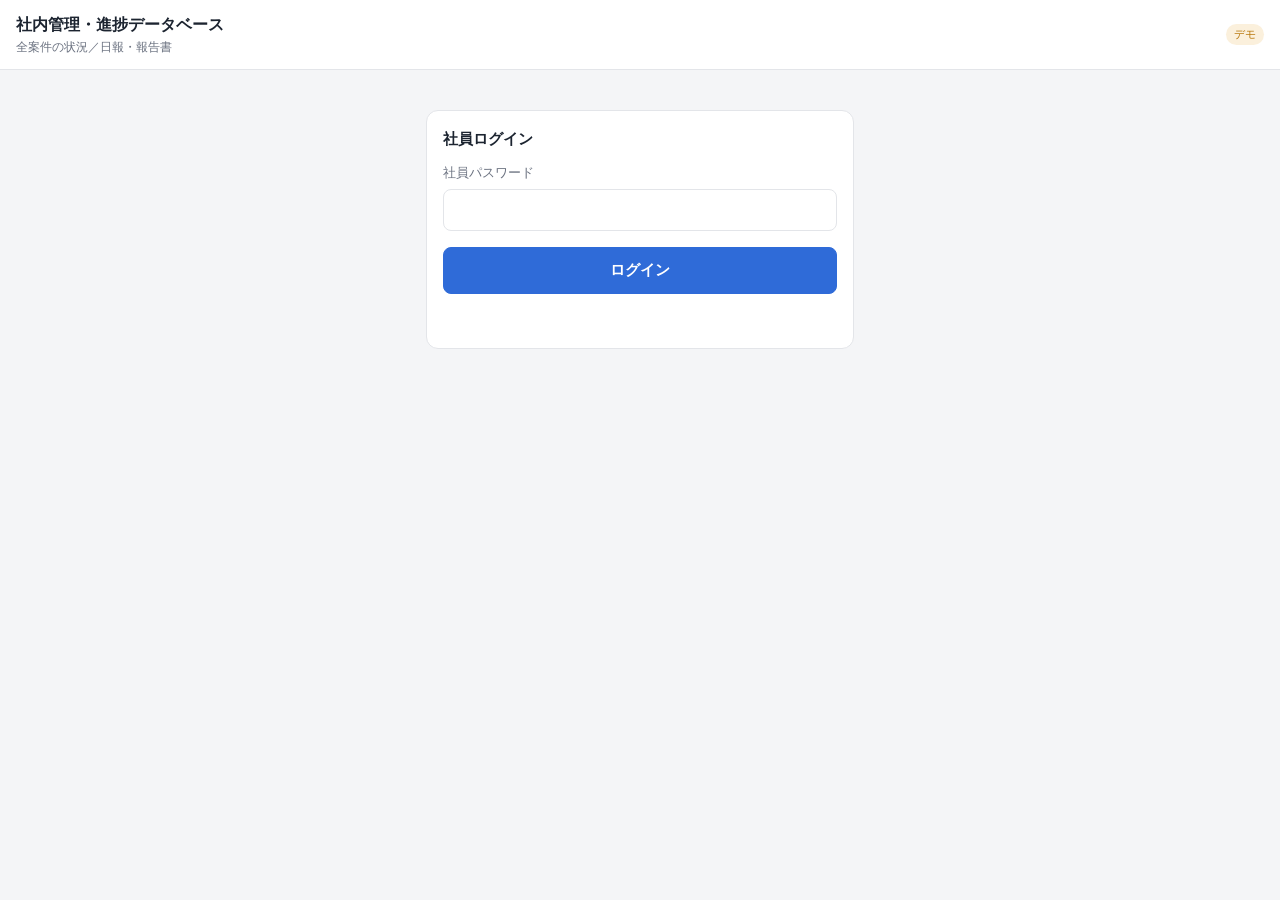
==== admin.html @ 698dbfc7 "セキュリティ強化: トークン認証・顧客別サーバー絞り込み・写真非公開(認証API配信)・PWハッシュ・社員共通PWゲート Co-Authored-By: Claude Opus 4.8 <norepl" ====
<!DOCTYPE html>
<html lang="ja">
<head>
<meta charset="UTF-8">
<meta name="viewport" content="width=device-width, initial-scale=1">
<title>社内管理 — 進捗データベース</title>
<link rel="stylesheet" href="styles.css?v=10">
</head>
<body>
<div class="topbar">
  <div>
    <h1>社内管理・進捗データベース</h1>
    <div class="sub">全案件の状況／日報・報告書</div>
  </div>
  <span id="mode" class="demo-tag">デモ</span>
</div>

<div class="wrap-narrow" id="empLogin" style="display:none">
  <div class="card" style="margin-top:24px">
    <h2>社員ログイン</h2>
    <label for="empPw">社員パスワード</label>
    <input type="password" id="empPw" autocomplete="current-password">
    <div style="margin-top:16px"><button class="btn btn-primary" id="empLoginBtn">ログイン</button></div>
    <p class="hint" id="empErr" style="color:var(--danger); min-height:18px; margin-top:8px"></p>
  </div>
</div>

<div class="wrap" id="adminMain" style="display:none">
  <div class="metrics">
    <div class="metric"><div class="k">進行中の案件</div><div class="v" id="mActive">–</div></div>
    <div class="metric"><div class="k">今日の記録</div><div class="v" id="mToday">–</div></div>
    <div class="metric"><div class="k">納期が近い(7日内)</div><div class="v" id="mDue" style="color:var(--warn)">–</div></div>
  </div>

  <div class="card">
    <h2>案件一覧</h2>
    <table>
      <thead>
        <tr><th>案件</th><th>顧客</th><th class="hide-sp">担当</th><th>進捗</th><th class="hide-sp">最終記録</th><th></th></tr>
      </thead>
      <tbody id="projectRows"></tbody>
    </table>
  </div>

  <div class="card" id="detailCard" style="display:none">
    <div style="display:flex; justify-content:space-between; align-items:center; margin-bottom:6px">
      <h2 id="detailTitle" style="margin:0"></h2>
      <div style="display:flex; gap:8px">
        <button class="btn btn-sm" id="btnDaily">📄 日報を出力</button>
        <button class="btn btn-sm" id="btnReport">📋 報告書を生成</button>
      </div>
    </div>
    <p class="hint" id="detailMeta"></p>
    <table>
      <thead><tr><th>日時</th><th>工程</th><th>進捗</th><th class="hide-sp">数量</th><th>入力者</th><th>コメント</th><th></th></tr></thead>
      <tbody id="logRows"></tbody>
    </table>
  </div>

  <p class="hint" style="text-align:center"><a href="index.html">← 入口にもどる</a></p>
</div>

<div class="toast" id="toast"></div>

<script src="store.js?v=10"></script>
<script src="annotate.js?v=10"></script>
<script>
let projects=[], allLogs=[], processMap={}, currentProjectId=null, adminPhotoSets={};

window.openPhotos = (logId, idx)=> Util.openImage(adminPhotoSets[logId], idx);
window.editLogPhoto = async (logId, idx)=>{
  const raw = adminPhotoSets[logId][idx];
  try{
    const src = await Store.getPhotoData(raw);
    Annotator.open(src, async (data)=>{
      try{
        toast("保存中…");
        await Store.overwritePhoto(logId, raw, data);
        allLogs = await Store.getAllLogs();
        openDetail(currentProjectId);
        toast("写真を更新しました ✓");
      }catch(e){ toast("エラー: "+e.message); }
    });
  }catch(e){ toast("画像の取得に失敗: "+e.message); }
};

async function loadData(){
  projects = await Store.getProjects();
  allLogs = await Store.getAllLogs();
  processMap = {};
  for(const p of projects){
    const procs = await Store.getProcesses(p.id);
    procs.forEach(w=> processMap[w.id]=w.name);
  }
}
async function init(){
  if(!Store.isDemo()) document.getElementById("mode").style.display="none";
  await loadData();
  renderMetrics();
  renderProjects();
}
// 背景で最新化されたら自動で再描画（開いている詳細も更新）
Store.onUpdate(async ()=>{
  await loadData();
  renderMetrics();
  renderProjects();
  if(currentProjectId && document.getElementById("detailCard").style.display!=="none") openDetail(currentProjectId);
});

function renderMetrics(){
  const active = projects.filter(p=>p.status!=="完了").length;
  const today = new Date().toDateString();
  const todayLogs = allLogs.filter(l=> new Date(l.datetime).toDateString()===today).length;
  const soon = projects.filter(p=>{
    const diff = (new Date(p.dueDate) - new Date())/86400000;
    return p.status!=="完了" && diff>=0 && diff<=7;
  }).length;
  document.getElementById("mActive").textContent = active;
  document.getElementById("mToday").textContent = todayLogs;
  document.getElementById("mDue").textContent = soon;
}

function projectProgress(p){
  const logs = allLogs.filter(l=>l.projectId===p.id);
  if(!logs.length) return 0;
  return logs.sort((a,b)=>new Date(b.datetime)-new Date(a.datetime))[0].progress;
}
function lastLogTime(p){
  const logs = allLogs.filter(l=>l.projectId===p.id);
  if(!logs.length) return "–";
  return Util.fmtDate(logs.sort((a,b)=>new Date(b.datetime)-new Date(a.datetime))[0].datetime);
}
function statusBadge(s){
  const cls = s==="完了"?"badge-ok": s==="作業中"?"badge-warn":"badge-idle";
  return `<span class="badge ${cls}">${s}</span>`;
}

function renderProjects(){
  document.getElementById("projectRows").innerHTML = projects.map(p=>{
    const prog = projectProgress(p);
    return `<tr class="clickable" onclick="openDetail('${p.id}')">
      <td>${p.name}</td>
      <td>${p.customerName}</td>
      <td class="hide-sp">${p.owner}</td>
      <td><div style="display:flex; align-items:center; gap:8px">
        <div class="bar ${prog>=100?'full':''}"><span style="width:${prog}%"></span></div>
        <span style="font-size:13px; width:34px">${prog}%</span></div></td>
      <td class="hide-sp" style="color:var(--muted)">${lastLogTime(p)}</td>
      <td>${statusBadge(p.status)}</td>
    </tr>`;
  }).join("");
}

function openDetail(pid){
  currentProjectId = pid;
  const p = projects.find(x=>x.id===pid);
  const logs = allLogs.filter(l=>l.projectId===pid).sort((a,b)=>new Date(b.datetime)-new Date(a.datetime));
  document.getElementById("detailCard").style.display="block";
  document.getElementById("detailTitle").textContent = `${p.customerName} ${p.name}`;
  document.getElementById("detailMeta").textContent =
    `担当 ${p.owner} ・ 開始 ${p.startDate} ・ 納期 ${p.dueDate} ・ 記録 ${logs.length}件`;
  document.getElementById("logRows").innerHTML = logs.map(l=>`
    <tr>
      <td style="white-space:nowrap">${Util.fmtDate(l.datetime)}</td>
      <td>${processMap[l.processId]||"–"}</td>
      <td>${l.progress}% ${statusBadge(l.status)}</td>
      <td class="hide-sp">${l.qty||""}</td>
      <td>${l.author}</td>
      <td>${l.comment||""}</td>
      <td>${(()=>{
        const list = Util.splitPhotos(l.photo);
        adminPhotoSets[l.id] = list;
        return list.map((u,idx)=>`<div class="admin-photo">
          <img class="list-thumb" data-ph="${u}" alt="写真" onclick="openPhotos('${l.id}',${idx})">
          <button class="btn-edit" onclick="editLogPhoto('${l.id}',${idx})">✏ 描き込み</button>
        </div>`).join("");
      })()}</td>
    </tr>`).join("");
  Util.hydratePhotos(document.getElementById("logRows"));
  document.getElementById("detailCard").scrollIntoView({behavior:"smooth"});
}

/* ---- 日報・報告書の生成（新しいタブに整形して開く → 印刷でPDF化可） ---- */
function buildDoc(kind){
  const p = projects.find(x=>x.id===currentProjectId);
  const logs = allLogs.filter(l=>l.projectId===currentProjectId).sort((a,b)=>new Date(a.datetime)-new Date(b.datetime));
  const rows = logs.map(l=>`<tr>
     <td>${Util.fmtDate(l.datetime)}</td><td>${processMap[l.processId]||""}</td>
     <td>${l.progress}%</td><td>${l.status}</td><td>${l.qty||""}</td>
     <td>${l.author}</td><td>${l.comment||""}</td></tr>`).join("");
  const isDaily = kind==="daily";
  const title = isDaily ? "作業日報" : "進捗報告書";
  const today = Util.fmtDay(new Date().toISOString());
  const prog = logs.length ? logs[logs.length-1].progress : 0;

  const html = `<!DOCTYPE html><html lang="ja"><head><meta charset="UTF-8"><title>${title}</title>
  <style>
    body{font-family:"Yu Gothic",Meiryo,sans-serif; color:#1c2430; margin:40px; line-height:1.7}
    h1{font-size:22px; border-bottom:2px solid #2f6bd8; padding-bottom:8px}
    .info{margin:16px 0; font-size:14px}
    .info b{display:inline-block; width:80px; color:#6b7280; font-weight:normal}
    table{width:100%; border-collapse:collapse; font-size:13px; margin-top:14px}
    th,td{border:1px solid #d0d3d8; padding:7px 8px; text-align:left}
    th{background:#f4f5f7}
    .sum{margin-top:16px; font-size:14px}
    .foot{margin-top:30px; font-size:12px; color:#9aa0a8}
    @media print{.noprint{display:none}}
    .btn{margin-top:24px; padding:10px 18px; background:#2f6bd8; color:#fff; border:none; border-radius:6px; font-size:14px; cursor:pointer}
  </style></head><body>
    <h1>${title}</h1>
    <div class="info">
      <div><b>案件</b> ${p.customerName} ${p.name}</div>
      <div><b>顧客</b> ${p.customerName}</div>
      <div><b>担当</b> ${p.owner}</div>
      <div><b>納期</b> ${p.dueDate}</div>
      <div><b>作成日</b> ${today}</div>
    </div>
    <div class="sum">現在の進捗率：<b>${prog}%</b> ／ 記録件数：${logs.length}件</div>
    <table>
      <thead><tr><th>日時</th><th>工程</th><th>進捗</th><th>状態</th><th>数量</th><th>入力者</th><th>コメント</th></tr></thead>
      <tbody>${rows||'<tr><td colspan=7>記録がありません</td></tr>'}</tbody>
    </table>
    <div class="foot">本書は進捗管理システムより自動生成されました（${today}）。</div>
    <button class="btn noprint" onclick="window.print()">印刷 / PDF保存</button>
  </body></html>`;
  const w = window.open("", "_blank");
  w.document.write(html); w.document.close();
}
document.getElementById("btnDaily").onclick = ()=>buildDoc("daily");
document.getElementById("btnReport").onclick = ()=>buildDoc("report");

function toast(m){const t=document.getElementById("toast");t.textContent=m;t.classList.add("show");setTimeout(()=>t.classList.remove("show"),2000);}

/* ---- 社員ログインのゲート ---- */
function showEmpLogin(){ document.getElementById("empLogin").style.display="block"; document.getElementById("adminMain").style.display="none"; }
function showAdminMain(){ document.getElementById("empLogin").style.display="none"; document.getElementById("adminMain").style.display="block"; }
async function start(){
  if(Store.hasToken()){
    showAdminMain();
    try{ await init(); }
    catch(e){ if(e.auth){ Store.logout(); showEmpLogin(); } else { toast("エラー: "+e.message); } }
  } else { showEmpLogin(); }
}
document.getElementById("empLoginBtn").onclick = async ()=>{
  const pw=document.getElementById("empPw").value;
  document.getElementById("empErr").textContent="";
  try{ await Store.loginEmployee(pw); showAdminMain(); await init(); }
  catch(e){ document.getElementById("empErr").textContent = e.message; }
};
document.getElementById("empPw").addEventListener("keydown",e=>{ if(e.key==="Enter") document.getElementById("empLoginBtn").click(); });
start();
</script>
</body>
</html>
---- styles.css ----
/* ===== 共通デザイン（3画面 共通） ===== */
:root{
  --accent:#2f6bd8; --accent-d:#1f4fa8;
  --bg:#f4f5f7; --card:#ffffff; --line:#e3e5e9;
  --text:#1c2430; --muted:#6b7280;
  --ok:#0f8a5f; --warn:#b8770a; --danger:#c0392b;
  --radius:12px;
}
*{box-sizing:border-box}
html,body{margin:0}
body{
  font-family:-apple-system,BlinkMacSystemFont,"Hiragino Kaku Gothic ProN","Yu Gothic",Meiryo,sans-serif;
  background:var(--bg); color:var(--text); line-height:1.6;
  -webkit-text-size-adjust:100%;
}
a{color:var(--accent); text-decoration:none}

/* レイアウト */
.wrap{max-width:960px; margin:0 auto; padding:16px}
.wrap-narrow{max-width:460px; margin:0 auto; padding:16px}
.topbar{
  background:var(--card); border-bottom:1px solid var(--line);
  padding:12px 16px; display:flex; align-items:center; justify-content:space-between;
  position:sticky; top:0; z-index:10;
}
.topbar h1{font-size:16px; margin:0; font-weight:600}
.topbar .sub{font-size:12px; color:var(--muted)}

/* カード */
.card{background:var(--card); border:1px solid var(--line); border-radius:var(--radius); padding:16px; margin-bottom:14px}
.card h2{font-size:15px; margin:0 0 12px; font-weight:600}

/* フォーム */
label{display:block; font-size:13px; color:var(--muted); margin:12px 0 5px}
input,select,textarea{
  width:100%; font-size:16px; padding:11px 12px; border:1px solid var(--line);
  border-radius:8px; background:#fff; color:var(--text); font-family:inherit;
}
input:focus,select:focus,textarea:focus{outline:none; border-color:var(--accent); box-shadow:0 0 0 3px rgba(47,107,216,.15)}
textarea{min-height:70px; resize:vertical}
.row{display:flex; gap:10px}
.row>*{flex:1}

/* ボタン */
.btn{
  display:inline-flex; align-items:center; justify-content:center; gap:6px;
  border:1px solid var(--line); background:#fff; color:var(--text);
  padding:11px 16px; border-radius:8px; font-size:15px; font-weight:600;
  cursor:pointer; font-family:inherit;
}
.btn:hover{background:#f7f8fa}
.btn:active{transform:scale(.99)}
.btn-primary{background:var(--accent); border-color:var(--accent); color:#fff; width:100%; padding:13px}
.btn-primary:hover{background:var(--accent-d)}
.btn-sm{padding:7px 12px; font-size:13px; font-weight:500}

/* バッジ */
.badge{display:inline-block; font-size:12px; padding:3px 10px; border-radius:99px; font-weight:600}
.badge-ok{background:#e3f4ec; color:var(--ok)}
.badge-warn{background:#fbf0dc; color:var(--warn)}
.badge-idle{background:#eef0f3; color:var(--muted)}

/* 進捗バー */
.bar{height:8px; background:#eef0f3; border-radius:99px; overflow:hidden; flex:1}
.bar>span{display:block; height:100%; background:var(--accent)}
.bar.full>span{background:var(--ok)}

/* テーブル */
table{width:100%; border-collapse:collapse; font-size:14px}
th{text-align:left; font-weight:500; color:var(--muted); padding:8px 6px; font-size:13px}
td{padding:10px 6px; border-top:1px solid var(--line)}
tr.clickable{cursor:pointer}
tr.clickable:hover td{background:#f7f8fa}

/* メトリクス */
.metrics{display:grid; grid-template-columns:repeat(3,1fr); gap:10px; margin-bottom:14px}
.metric{background:#f7f8fa; border-radius:10px; padding:12px}
.metric .k{font-size:12px; color:var(--muted)}
.metric .v{font-size:24px; font-weight:600; margin-top:2px}

/* タイムライン（顧客閲覧） */
.timeline{border-left:2px solid var(--line); margin-left:6px; padding-left:16px; display:flex; flex-direction:column; gap:18px}
.tl-item{position:relative}
.tl-item::before{content:""; position:absolute; left:-23px; top:4px; width:10px; height:10px; border-radius:50%; background:var(--accent); border:2px solid #fff}
.tl-meta{font-size:12px; color:var(--muted)}
.tl-text{font-size:14px; margin:3px 0 6px}
.tl-photo{width:280px; max-width:100%; height:200px; object-fit:cover; border-radius:10px; border:1px solid var(--line); cursor:zoom-in; transition:filter .15s}
.tl-photo:hover{filter:brightness(.93)}

/* 写真ポップアップ（ライトボックス） */
.lightbox{position:fixed; inset:0; background:rgba(0,0,0,.82); display:flex; align-items:center; justify-content:center; padding:24px; z-index:1000; cursor:zoom-out}
.lightbox img{max-width:100%; max-height:100%; border-radius:10px; box-shadow:0 8px 40px rgba(0,0,0,.5)}
.lightbox-close{position:fixed; top:14px; right:18px; width:46px; height:46px; border-radius:50%; border:none; background:rgba(255,255,255,.18); color:#fff; font-size:28px; line-height:1; cursor:pointer}
.lightbox-close:hover{background:rgba(255,255,255,.3)}
.list-thumb{width:64px; height:64px; object-fit:cover; border-radius:8px; border:1px solid var(--line); cursor:zoom-in}
.list-thumb:hover{filter:brightness(.93)}

/* 社内管理：写真＋描き込みボタン */
.admin-photo{display:inline-block; text-align:center; margin:3px; vertical-align:top}
.admin-photo .list-thumb{width:88px; height:88px; display:block}
.btn-edit{margin-top:4px; width:88px; font-size:11px; padding:4px 0; border:1px solid var(--line); background:#fff; border-radius:6px; cursor:pointer; font-family:inherit; color:var(--text)}
.btn-edit:hover{background:#eef4ff; border-color:var(--accent); color:var(--accent)}

/* 写真ギャラリー（複数枚） */
.gallery{display:flex; gap:8px; flex-wrap:wrap; margin-top:8px}
.gallery .tl-photo{width:200px; height:150px}
.g-item{position:relative}
.g-del{position:absolute; top:4px; right:4px; width:24px; height:24px; border-radius:50%; border:none; background:rgba(0,0,0,.6); color:#fff; font-size:15px; line-height:1; cursor:pointer}
.g-edit{position:absolute; bottom:5px; right:5px; background:rgba(0,0,0,.62); color:#fff; border:none; border-radius:6px; font-size:12px; padding:3px 8px; cursor:pointer}

/* ポップアップ 前後めくり */
.lightbox-nav{position:fixed; top:50%; transform:translateY(-50%); width:52px; height:52px; border-radius:50%; border:none; background:rgba(255,255,255,.18); color:#fff; font-size:28px; cursor:pointer; z-index:1001}
.lightbox-nav:hover{background:rgba(255,255,255,.32)}
.lightbox-prev{left:14px}
.lightbox-next{right:14px}
.lightbox-count{position:fixed; bottom:16px; left:50%; transform:translateX(-50%); color:#fff; font-size:13px; background:rgba(0,0,0,.4); padding:4px 12px; border-radius:99px}

/* 注釈エディタ */
.anno{position:fixed; inset:0; background:#111; z-index:2000; display:flex; flex-direction:column}
.anno-bar{display:flex; align-items:center; gap:6px; padding:8px; background:#1c1c1e; flex-wrap:wrap}
.anno-stage{flex:1; display:flex; align-items:center; justify-content:center; overflow:hidden; padding:6px}
.anno-canvas{touch-action:none; background:#000; box-shadow:0 0 0 1px #333}
.anno-btn{background:#2c2c2e; color:#fff; border:1px solid #3a3a3c; border-radius:8px; padding:8px 12px; font-size:14px; cursor:pointer; font-family:inherit}
.anno-btn.on{background:#2f6bd8; border-color:#2f6bd8}
.anno-btn:active{transform:scale(.97)}
.anno-save{background:#2f6bd8; border-color:#2f6bd8; font-weight:600}
.anno-cancel{background:transparent}
.anno-colors{display:inline-flex; gap:5px; margin-left:6px}
.anno-col{width:26px; height:26px; border-radius:50%; border:2px solid #555; cursor:pointer; padding:0}
.anno-col.on{border-color:#fff}
.anno-w{display:inline-flex; align-items:center; gap:6px; color:#ccc; font-size:12px; margin-left:6px}
.anno-w input{width:90px}
@media(max-width:520px){ .anno-btn{padding:8px 10px; font-size:13px} .anno-w input{width:64px} }

/* 写真プレビュー（入力画面） */
.thumbs{display:flex; gap:8px; flex-wrap:wrap; margin-top:8px}
.thumb{width:72px; height:72px; border-radius:8px; object-fit:cover; border:1px solid var(--line)}
.thumb-add{width:72px; height:72px; border-radius:8px; border:1px dashed #c3c7cf; display:flex; align-items:center; justify-content:center; color:var(--muted); font-size:26px; cursor:pointer}

/* お知らせ・状態 */
.hint{font-size:12px; color:var(--muted)}
.demo-tag{font-size:11px; background:#fbf0dc; color:var(--warn); padding:2px 8px; border-radius:99px}
.empty{text-align:center; color:var(--muted); padding:30px 10px; font-size:14px}
.toast{
  position:fixed; left:50%; bottom:24px; transform:translateX(-50%) translateY(20px);
  background:#1c2430; color:#fff; padding:12px 20px; border-radius:99px; font-size:14px;
  opacity:0; transition:.25s; pointer-events:none; z-index:100;
}
.toast.show{opacity:1; transform:translateX(-50%) translateY(0)}

/* 入口ページ */
.launch{display:grid; grid-template-columns:repeat(auto-fit,minmax(240px,1fr)); gap:14px; margin-top:20px}
.launch a{display:block; background:var(--card); border:1px solid var(--line); border-radius:var(--radius); padding:20px; color:var(--text)}
.launch a:hover{border-color:var(--accent)}
.launch .ic{font-size:28px}
.launch h3{margin:8px 0 4px; font-size:16px}
.launch p{margin:0; font-size:13px; color:var(--muted)}

@media(max-width:520px){
  .metrics{grid-template-columns:repeat(3,1fr)}
  .hide-sp{display:none}
}
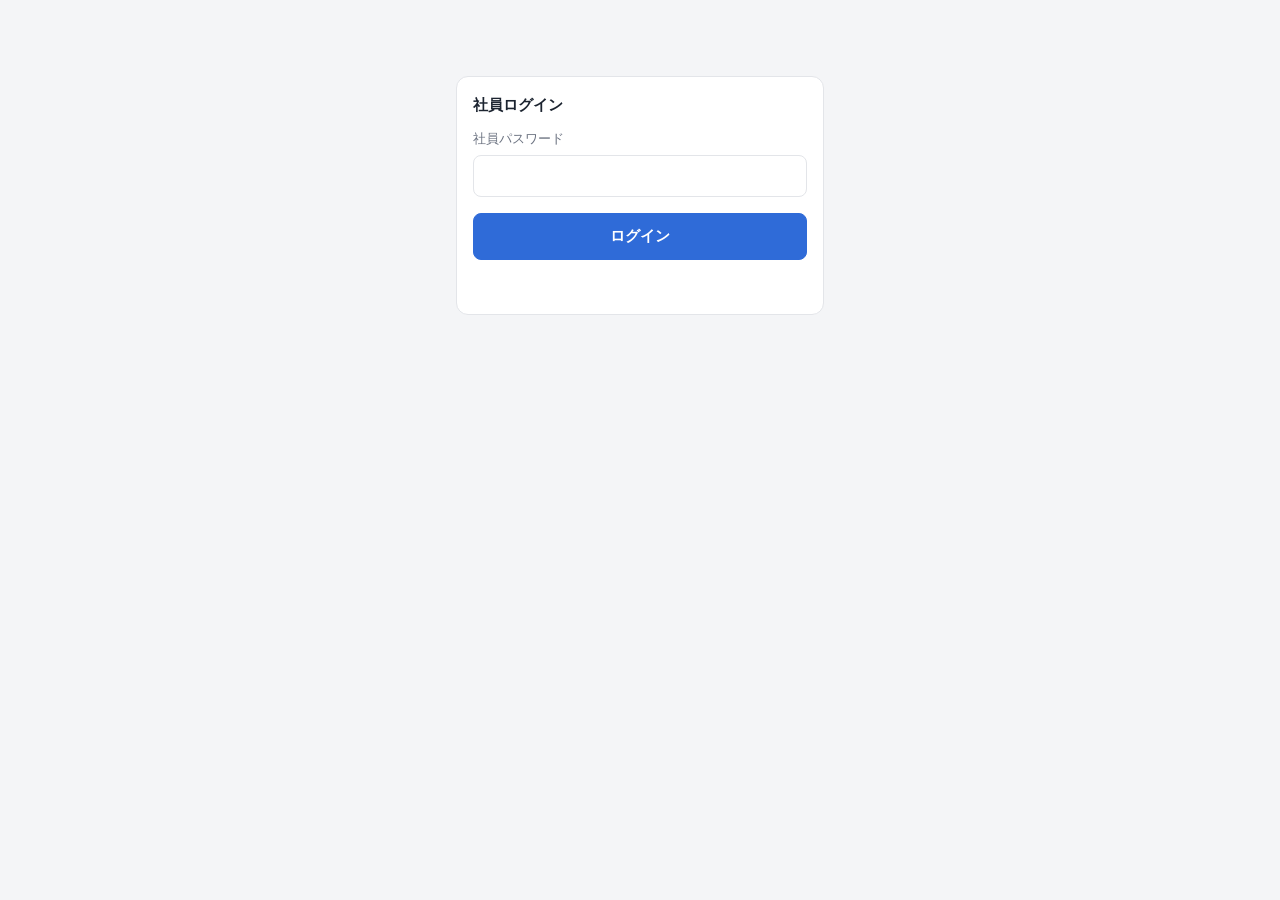
==== commit 009baee9: "UI: 社内管理・顧客画面をサイドメニュー構成に（PCは左サイドバー/スマホはハンバーガー） Co-Authored-By: Claude Opus 4.8 <noreply@anthropic.co" ====
--- a/admin.html
+++ b/admin.html
@@ -4,19 +4,11 @@
 <meta charset="UTF-8">
 <meta name="viewport" content="width=device-width, initial-scale=1">
 <title>社内管理 — 進捗データベース</title>
-<link rel="stylesheet" href="styles.css?v=10">
+<link rel="stylesheet" href="styles.css?v=11">
 </head>
 <body>
-<div class="topbar">
-  <div>
-    <h1>社内管理・進捗データベース</h1>
-    <div class="sub">全案件の状況／日報・報告書</div>
-  </div>
-  <span id="mode" class="demo-tag">デモ</span>
-</div>
-
-<div class="wrap-narrow" id="empLogin" style="display:none">
-  <div class="card" style="margin-top:24px">
+<div class="login-screen" id="empLogin" style="display:none">
+  <div class="card" style="margin-top:60px">
     <h2>社員ログイン</h2>
     <label for="empPw">社員パスワード</label>
     <input type="password" id="empPw" autocomplete="current-password">
@@ -25,7 +17,29 @@
   </div>
 </div>
 
-<div class="wrap" id="adminMain" style="display:none">
+<div class="app" id="adminMain" style="display:none">
+  <aside class="sidebar" id="sidebar">
+    <div class="brand"><span class="brand-ic">🏭</span><div>製造進捗<small>社内管理</small></div></div>
+    <nav>
+      <a class="nav-item active" href="admin.html"><span class="ni-ic">📊</span>案件ダッシュボード</a>
+      <a class="nav-item" href="index.html"><span class="ni-ic">🏠</span>入口</a>
+    </nav>
+    <div class="side-foot">
+      <button class="nav-item" id="logoutBtn"><span class="ni-ic">⎋</span>ログアウト</button>
+    </div>
+  </aside>
+  <div class="backdrop" id="backdrop"></div>
+  <div class="content">
+    <div class="appbar">
+      <button class="hamburger" id="hamburger" aria-label="メニュー">☰</button>
+      <div>
+        <div class="appbar-title">社内管理・進捗データベース</div>
+        <div class="appbar-sub">全案件の状況／日報・報告書</div>
+      </div>
+      <div class="appbar-spacer"></div>
+      <span id="mode" class="demo-tag" style="display:none">デモ</span>
+    </div>
+    <div class="content-body">
   <div class="metrics">
     <div class="metric"><div class="k">進行中の案件</div><div class="v" id="mActive">–</div></div>
     <div class="metric"><div class="k">今日の記録</div><div class="v" id="mToday">–</div></div>
@@ -57,13 +71,14 @@
     </table>
   </div>
 
-  <p class="hint" style="text-align:center"><a href="index.html">← 入口にもどる</a></p>
-</div>
+    </div><!-- content-body -->
+  </div><!-- content -->
+</div><!-- app -->
 
 <div class="toast" id="toast"></div>
 
-<script src="store.js?v=10"></script>
-<script src="annotate.js?v=10"></script>
+<script src="store.js?v=11"></script>
+<script src="annotate.js?v=11"></script>
 <script>
 let projects=[], allLogs=[], processMap={}, currentProjectId=null, adminPhotoSets={};
 
@@ -231,9 +246,19 @@
 
 function toast(m){const t=document.getElementById("toast");t.textContent=m;t.classList.add("show");setTimeout(()=>t.classList.remove("show"),2000);}
 
+/* ---- サイドメニュー開閉（スマホ） ---- */
+function toggleSidebar(open){
+  const sb=document.getElementById("sidebar"), bd=document.getElementById("backdrop");
+  const show = open===undefined ? !sb.classList.contains("open") : open;
+  sb.classList.toggle("open", show); bd.classList.toggle("show", show);
+}
+document.getElementById("hamburger").onclick = ()=> toggleSidebar();
+document.getElementById("backdrop").onclick = ()=> toggleSidebar(false);
+document.getElementById("logoutBtn").onclick = ()=>{ Store.logout(); location.reload(); };
+
 /* ---- 社員ログインのゲート ---- */
 function showEmpLogin(){ document.getElementById("empLogin").style.display="block"; document.getElementById("adminMain").style.display="none"; }
-function showAdminMain(){ document.getElementById("empLogin").style.display="none"; document.getElementById("adminMain").style.display="block"; }
+function showAdminMain(){ document.getElementById("empLogin").style.display="none"; document.getElementById("adminMain").style.display=""; }
 async function start(){
   if(Store.hasToken()){
     showAdminMain();
--- a/styles.css
+++ b/styles.css
@@ -148,6 +148,36 @@
 }
 .toast.show{opacity:1; transform:translateX(-50%) translateY(0)}
 
+/* ===== サイドメニュー・レイアウト（社内管理・顧客画面） ===== */
+.app{display:flex; min-height:100vh}
+.sidebar{width:236px; flex-shrink:0; background:#1e2632; color:#e7ebf1; display:flex; flex-direction:column; position:sticky; top:0; height:100vh}
+.sidebar .brand{display:flex; align-items:center; gap:10px; padding:20px 18px 16px; font-size:16px; font-weight:600; color:#fff}
+.sidebar .brand-ic{width:32px; height:32px; border-radius:9px; background:var(--accent); display:flex; align-items:center; justify-content:center; font-size:17px}
+.sidebar .brand small{display:block; font-size:11px; font-weight:400; color:#9aa6b6}
+.sidebar nav{flex:1; padding:6px 10px; display:flex; flex-direction:column; gap:2px; overflow-y:auto}
+.side-label{font-size:11px; color:#7d8a9c; padding:12px 12px 4px; letter-spacing:.04em}
+.nav-item{display:flex; align-items:center; gap:11px; padding:10px 12px; border-radius:9px; color:#aeb8c7; font-size:14px; cursor:pointer; text-decoration:none; border:none; background:none; width:100%; text-align:left; font-family:inherit}
+.nav-item .ni-ic{font-size:16px; width:20px; text-align:center}
+.nav-item:hover{background:rgba(255,255,255,.07); color:#fff}
+.nav-item.active{background:var(--accent); color:#fff}
+.side-foot{padding:10px; border-top:1px solid rgba(255,255,255,.08)}
+.content{flex:1; min-width:0; display:flex; flex-direction:column}
+.appbar{display:flex; align-items:center; gap:12px; padding:13px 22px; background:var(--card); border-bottom:1px solid var(--line); position:sticky; top:0; z-index:5}
+.appbar-title{font-size:16px; font-weight:600}
+.appbar-sub{font-size:12px; color:var(--muted)}
+.appbar-spacer{flex:1}
+.content-body{padding:22px; width:100%; max-width:1080px}
+.hamburger{display:none; background:none; border:1px solid var(--line); border-radius:8px; width:38px; height:38px; font-size:18px; cursor:pointer; align-items:center; justify-content:center; color:var(--text)}
+.backdrop{display:none; position:fixed; inset:0; background:rgba(0,0,0,.4); z-index:40}
+.login-screen{max-width:400px; margin:0 auto; padding:16px}
+@media(max-width:860px){
+  .sidebar{position:fixed; left:0; top:0; transform:translateX(-100%); transition:transform .25s; z-index:50; box-shadow:0 0 40px rgba(0,0,0,.35)}
+  .sidebar.open{transform:none}
+  .hamburger{display:inline-flex}
+  .backdrop.show{display:block}
+  .content-body{padding:16px}
+}
+
 /* 入口ページ */
 .launch{display:grid; grid-template-columns:repeat(auto-fit,minmax(240px,1fr)); gap:14px; margin-top:20px}
 .launch a{display:block; background:var(--card); border:1px solid var(--line); border-radius:var(--radius); padding:20px; color:var(--text)}
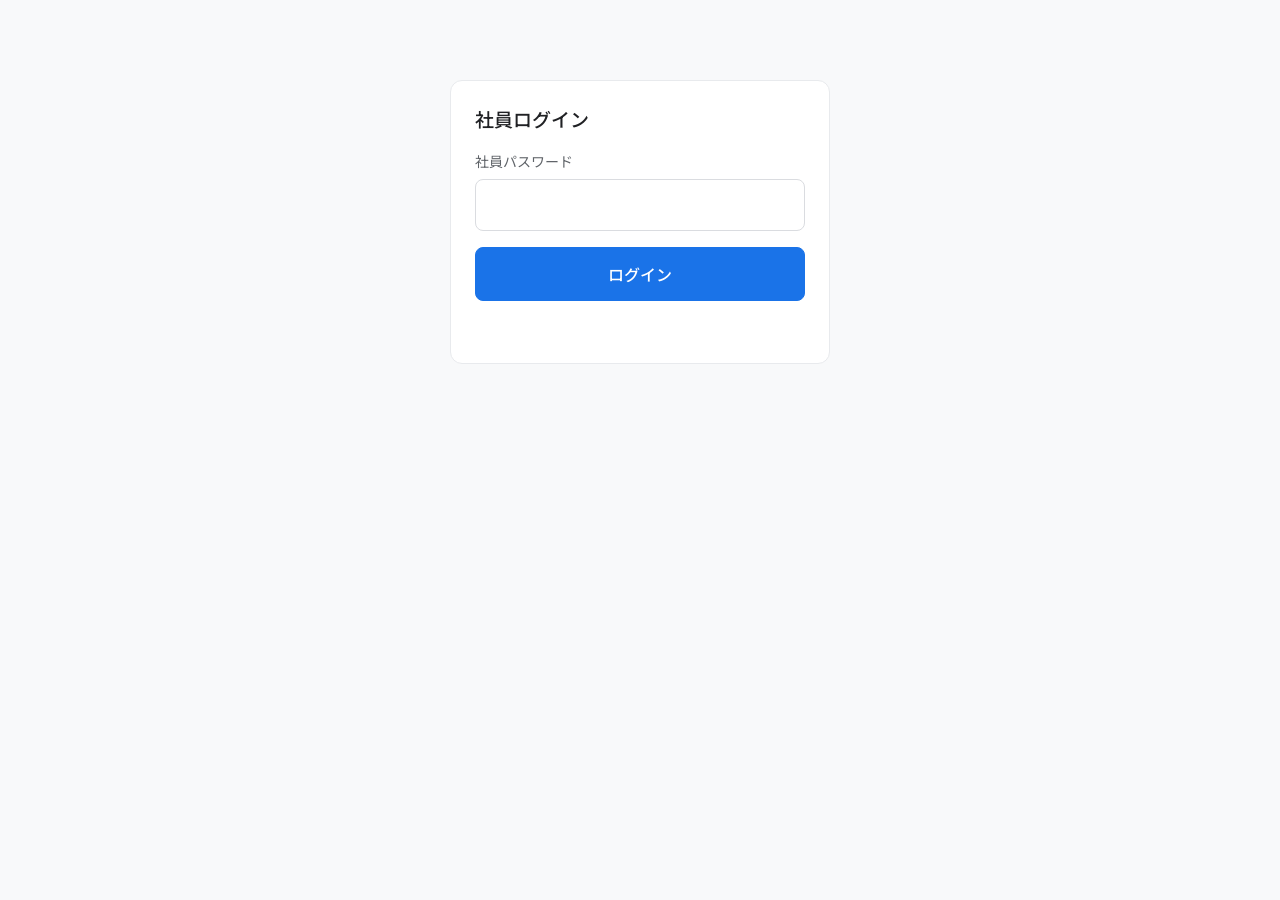
==== commit e584075e: "UI刷新: Google風のシンプルデザイン（ライトサイドバー/Noto Sans JP/文字拡大/絵文字→SVGアイコン） Co-Authored-By: Claude Opus 4.8 <nore" ====
--- a/admin.html
+++ b/admin.html
@@ -4,7 +4,7 @@
 <meta charset="UTF-8">
 <meta name="viewport" content="width=device-width, initial-scale=1">
 <title>社内管理 — 進捗データベース</title>
-<link rel="stylesheet" href="styles.css?v=11">
+<link rel="stylesheet" href="styles.css?v=15">
 </head>
 <body>
 <div class="login-screen" id="empLogin" style="display:none">
@@ -19,13 +19,13 @@
 
 <div class="app" id="adminMain" style="display:none">
   <aside class="sidebar" id="sidebar">
-    <div class="brand"><span class="brand-ic">🏭</span><div>製造進捗<small>社内管理</small></div></div>
+    <div class="brand"><span class="brand-ic">製</span><div>製造進捗<small>社内管理</small></div></div>
     <nav>
-      <a class="nav-item active" href="admin.html"><span class="ni-ic">📊</span>案件ダッシュボード</a>
-      <a class="nav-item" href="index.html"><span class="ni-ic">🏠</span>入口</a>
+      <a class="nav-item active" href="admin.html"><span class="ni-ic"><svg viewBox="0 0 24 24"><path d="M3 13h8V3H3v10zm0 8h8v-6H3v6zm10 0h8V11h-8v10zm0-18v6h8V3h-8z"/></svg></span>案件ダッシュボード</a>
+      <a class="nav-item" href="index.html"><span class="ni-ic"><svg viewBox="0 0 24 24"><path d="M10 20v-6h4v6h5v-8h3L12 3 2 12h3v8z"/></svg></span>入口</a>
     </nav>
     <div class="side-foot">
-      <button class="nav-item" id="logoutBtn"><span class="ni-ic">⎋</span>ログアウト</button>
+      <button class="nav-item" id="logoutBtn"><span class="ni-ic"><svg viewBox="0 0 24 24"><path d="M17 7l-1.41 1.41L18.17 11H8v2h10.17l-2.58 2.58L17 17l5-5-5-5zM4 5h8V3H4c-1.1 0-2 .9-2 2v14c0 1.1.9 2 2 2h8v-2H4V5z"/></svg></span>ログアウト</button>
     </div>
   </aside>
   <div class="backdrop" id="backdrop"></div>
@@ -77,8 +77,8 @@
 
 <div class="toast" id="toast"></div>
 
-<script src="store.js?v=11"></script>
-<script src="annotate.js?v=11"></script>
+<script src="store.js?v=15"></script>
+<script src="annotate.js?v=15"></script>
 <script>
 let projects=[], allLogs=[], processMap={}, currentProjectId=null, adminPhotoSets={};
 
--- a/styles.css
+++ b/styles.css
@@ -1,192 +1,177 @@
-/* ===== 共通デザイン（3画面 共通） ===== */
+@import url('https://fonts.googleapis.com/css2?family=Noto+Sans+JP:wght@400;500;700&display=swap');
+
+/* ===== 共通デザイン（Google風・シンプル） ===== */
 :root{
-  --accent:#2f6bd8; --accent-d:#1f4fa8;
-  --bg:#f4f5f7; --card:#ffffff; --line:#e3e5e9;
-  --text:#1c2430; --muted:#6b7280;
-  --ok:#0f8a5f; --warn:#b8770a; --danger:#c0392b;
-  --radius:12px;
+  --accent:#1a73e8; --accent-d:#1765cc;
+  --bg:#f8f9fa; --card:#ffffff; --line:#dadce0; --line-soft:#e8eaed;
+  --text:#202124; --muted:#5f6368; --faint:#80868b;
+  --ok:#188038; --warn:#b06000; --danger:#d93025;
+  --radius:8px;
 }
 *{box-sizing:border-box}
 html,body{margin:0}
 body{
-  font-family:-apple-system,BlinkMacSystemFont,"Hiragino Kaku Gothic ProN","Yu Gothic",Meiryo,sans-serif;
-  background:var(--bg); color:var(--text); line-height:1.6;
-  -webkit-text-size-adjust:100%;
+  font-family:"Noto Sans JP","Helvetica Neue",Arial,-apple-system,BlinkMacSystemFont,sans-serif;
+  background:var(--bg); color:var(--text); font-size:16px; line-height:1.65;
+  -webkit-text-size-adjust:100%; -webkit-font-smoothing:antialiased; -moz-osx-font-smoothing:grayscale;
 }
 a{color:var(--accent); text-decoration:none}
+h1{font-size:24px; font-weight:500; margin:0}
+h2{font-size:19px; font-weight:500; margin:0 0 14px}
+h3{font-size:17px; font-weight:500}
 
 /* レイアウト */
-.wrap{max-width:960px; margin:0 auto; padding:16px}
-.wrap-narrow{max-width:460px; margin:0 auto; padding:16px}
-.topbar{
-  background:var(--card); border-bottom:1px solid var(--line);
-  padding:12px 16px; display:flex; align-items:center; justify-content:space-between;
-  position:sticky; top:0; z-index:10;
-}
-.topbar h1{font-size:16px; margin:0; font-weight:600}
-.topbar .sub{font-size:12px; color:var(--muted)}
+.wrap{max-width:1000px; margin:0 auto; padding:20px}
+.wrap-narrow{max-width:480px; margin:0 auto; padding:20px}
+.topbar{background:var(--card); border-bottom:1px solid var(--line-soft); padding:16px 22px; display:flex; align-items:center; justify-content:space-between; position:sticky; top:0; z-index:10}
+.topbar h1{font-size:20px; font-weight:500}
+.topbar .sub{font-size:14px; color:var(--muted); margin-top:2px}
 
 /* カード */
-.card{background:var(--card); border:1px solid var(--line); border-radius:var(--radius); padding:16px; margin-bottom:14px}
-.card h2{font-size:15px; margin:0 0 12px; font-weight:600}
+.card{background:var(--card); border:1px solid var(--line-soft); border-radius:12px; padding:22px 24px; margin-bottom:18px}
+.card h2{font-size:19px}
 
 /* フォーム */
-label{display:block; font-size:13px; color:var(--muted); margin:12px 0 5px}
-input,select,textarea{
-  width:100%; font-size:16px; padding:11px 12px; border:1px solid var(--line);
-  border-radius:8px; background:#fff; color:var(--text); font-family:inherit;
-}
-input:focus,select:focus,textarea:focus{outline:none; border-color:var(--accent); box-shadow:0 0 0 3px rgba(47,107,216,.15)}
-textarea{min-height:70px; resize:vertical}
-.row{display:flex; gap:10px}
+label{display:block; font-size:14px; color:var(--muted); margin:16px 0 6px}
+input,select,textarea{width:100%; font-size:16px; padding:13px 14px; border:1px solid var(--line); border-radius:8px; background:#fff; color:var(--text); font-family:inherit}
+input:focus,select:focus,textarea:focus{outline:none; border-color:var(--accent); box-shadow:0 0 0 1px var(--accent)}
+textarea{min-height:88px; resize:vertical; line-height:1.6}
+.row{display:flex; gap:14px}
 .row>*{flex:1}
 
-/* ボタン */
-.btn{
-  display:inline-flex; align-items:center; justify-content:center; gap:6px;
-  border:1px solid var(--line); background:#fff; color:var(--text);
-  padding:11px 16px; border-radius:8px; font-size:15px; font-weight:600;
-  cursor:pointer; font-family:inherit;
-}
-.btn:hover{background:#f7f8fa}
-.btn:active{transform:scale(.99)}
-.btn-primary{background:var(--accent); border-color:var(--accent); color:#fff; width:100%; padding:13px}
-.btn-primary:hover{background:var(--accent-d)}
-.btn-sm{padding:7px 12px; font-size:13px; font-weight:500}
+/* ボタン（Google風） */
+.btn{display:inline-flex; align-items:center; justify-content:center; gap:8px; border:1px solid var(--line); background:#fff; color:var(--accent); padding:10px 20px; border-radius:8px; font-size:15px; font-weight:500; cursor:pointer; font-family:inherit; transition:background .15s,border-color .15s}
+.btn:hover{background:#f6faff; border-color:#c9d6ea}
+.btn:active{background:#eef4fe}
+.btn-primary{background:var(--accent); border-color:var(--accent); color:#fff; width:100%; padding:14px; font-size:16px}
+.btn-primary:hover{background:var(--accent-d); border-color:var(--accent-d)}
+.btn-sm{padding:8px 16px; font-size:14px}
 
 /* バッジ */
-.badge{display:inline-block; font-size:12px; padding:3px 10px; border-radius:99px; font-weight:600}
-.badge-ok{background:#e3f4ec; color:var(--ok)}
-.badge-warn{background:#fbf0dc; color:var(--warn)}
-.badge-idle{background:#eef0f3; color:var(--muted)}
+.badge{display:inline-block; font-size:13px; padding:4px 12px; border-radius:99px; font-weight:500}
+.badge-ok{background:#e6f4ea; color:var(--ok)}
+.badge-warn{background:#fef7e0; color:var(--warn)}
+.badge-idle{background:#f1f3f4; color:var(--muted)}
 
 /* 進捗バー */
-.bar{height:8px; background:#eef0f3; border-radius:99px; overflow:hidden; flex:1}
+.bar{height:8px; background:#e8eaed; border-radius:99px; overflow:hidden; flex:1}
 .bar>span{display:block; height:100%; background:var(--accent)}
 .bar.full>span{background:var(--ok)}
 
 /* テーブル */
-table{width:100%; border-collapse:collapse; font-size:14px}
-th{text-align:left; font-weight:500; color:var(--muted); padding:8px 6px; font-size:13px}
-td{padding:10px 6px; border-top:1px solid var(--line)}
+table{width:100%; border-collapse:collapse; font-size:15px}
+th{text-align:left; font-weight:500; color:var(--muted); padding:12px 8px; font-size:14px; border-bottom:1px solid var(--line)}
+td{padding:14px 8px; border-bottom:1px solid var(--line-soft)}
 tr.clickable{cursor:pointer}
-tr.clickable:hover td{background:#f7f8fa}
+tr.clickable:hover td{background:#f8f9fa}
 
 /* メトリクス */
-.metrics{display:grid; grid-template-columns:repeat(3,1fr); gap:10px; margin-bottom:14px}
-.metric{background:#f7f8fa; border-radius:10px; padding:12px}
-.metric .k{font-size:12px; color:var(--muted)}
-.metric .v{font-size:24px; font-weight:600; margin-top:2px}
+.metrics{display:grid; grid-template-columns:repeat(3,1fr); gap:14px; margin-bottom:18px}
+.metric{background:var(--card); border:1px solid var(--line-soft); border-radius:12px; padding:18px 20px}
+.metric .k{font-size:14px; color:var(--muted)}
+.metric .v{font-size:30px; font-weight:500; margin-top:4px}
 
-/* タイムライン（顧客閲覧） */
-.timeline{border-left:2px solid var(--line); margin-left:6px; padding-left:16px; display:flex; flex-direction:column; gap:18px}
+/* タイムライン */
+.timeline{border-left:2px solid var(--line-soft); margin-left:6px; padding-left:20px; display:flex; flex-direction:column; gap:26px}
 .tl-item{position:relative}
-.tl-item::before{content:""; position:absolute; left:-23px; top:4px; width:10px; height:10px; border-radius:50%; background:var(--accent); border:2px solid #fff}
-.tl-meta{font-size:12px; color:var(--muted)}
-.tl-text{font-size:14px; margin:3px 0 6px}
-.tl-photo{width:280px; max-width:100%; height:200px; object-fit:cover; border-radius:10px; border:1px solid var(--line); cursor:zoom-in; transition:filter .15s}
-.tl-photo:hover{filter:brightness(.93)}
+.tl-item::before{content:""; position:absolute; left:-27px; top:5px; width:11px; height:11px; border-radius:50%; background:var(--accent); border:2px solid #fff}
+.tl-meta{font-size:14px; color:var(--muted)}
+.tl-text{font-size:16px; margin:5px 0 10px}
+.tl-photo{border-radius:12px; border:1px solid var(--line-soft); cursor:zoom-in}
 
-/* 写真ポップアップ（ライトボックス） */
-.lightbox{position:fixed; inset:0; background:rgba(0,0,0,.82); display:flex; align-items:center; justify-content:center; padding:24px; z-index:1000; cursor:zoom-out}
-.lightbox img{max-width:100%; max-height:100%; border-radius:10px; box-shadow:0 8px 40px rgba(0,0,0,.5)}
-.lightbox-close{position:fixed; top:14px; right:18px; width:46px; height:46px; border-radius:50%; border:none; background:rgba(255,255,255,.18); color:#fff; font-size:28px; line-height:1; cursor:pointer}
-.lightbox-close:hover{background:rgba(255,255,255,.3)}
-.list-thumb{width:64px; height:64px; object-fit:cover; border-radius:8px; border:1px solid var(--line); cursor:zoom-in}
-.list-thumb:hover{filter:brightness(.93)}
+/* 写真プレビュー（入力画面） */
+.thumbs{display:flex; gap:10px; flex-wrap:wrap; margin-top:10px}
+.thumb{width:82px; height:82px; border-radius:10px; object-fit:cover; border:1px solid var(--line)}
+.thumb-add{width:82px; height:82px; border-radius:10px; border:1px dashed #bfc4cc; display:flex; align-items:center; justify-content:center; color:var(--muted); font-size:28px; cursor:pointer}
 
-/* 社内管理：写真＋描き込みボタン */
-.admin-photo{display:inline-block; text-align:center; margin:3px; vertical-align:top}
-.admin-photo .list-thumb{width:88px; height:88px; display:block}
-.btn-edit{margin-top:4px; width:88px; font-size:11px; padding:4px 0; border:1px solid var(--line); background:#fff; border-radius:6px; cursor:pointer; font-family:inherit; color:var(--text)}
-.btn-edit:hover{background:#eef4ff; border-color:var(--accent); color:var(--accent)}
+/* 写真ギャラリー（大きく表示） */
+.gallery{display:flex; flex-direction:column; gap:14px; margin-top:12px}
+.gallery .tl-photo{width:100%; max-width:560px; height:auto; max-height:74vh; object-fit:contain; background:#f1f3f4}
+.g-item{position:relative}
+.g-del{position:absolute; top:5px; right:5px; width:26px; height:26px; border-radius:50%; border:none; background:rgba(0,0,0,.6); color:#fff; font-size:16px; line-height:1; cursor:pointer}
+.g-edit{position:absolute; bottom:6px; right:6px; background:rgba(0,0,0,.62); color:#fff; border:none; border-radius:6px; font-size:13px; padding:4px 10px; cursor:pointer}
 
-/* 写真ギャラリー（複数枚） */
-.gallery{display:flex; gap:8px; flex-wrap:wrap; margin-top:8px}
-.gallery .tl-photo{width:200px; height:150px}
-.g-item{position:relative}
-.g-del{position:absolute; top:4px; right:4px; width:24px; height:24px; border-radius:50%; border:none; background:rgba(0,0,0,.6); color:#fff; font-size:15px; line-height:1; cursor:pointer}
-.g-edit{position:absolute; bottom:5px; right:5px; background:rgba(0,0,0,.62); color:#fff; border:none; border-radius:6px; font-size:12px; padding:3px 8px; cursor:pointer}
-
-/* ポップアップ 前後めくり */
-.lightbox-nav{position:fixed; top:50%; transform:translateY(-50%); width:52px; height:52px; border-radius:50%; border:none; background:rgba(255,255,255,.18); color:#fff; font-size:28px; cursor:pointer; z-index:1001}
-.lightbox-nav:hover{background:rgba(255,255,255,.32)}
+/* ライトボックス */
+.lightbox{position:fixed; inset:0; background:rgba(32,33,36,.92); display:flex; align-items:center; justify-content:center; padding:10px; z-index:1000; cursor:zoom-out}
+.lightbox img{height:calc(100vh - 20px); width:auto; max-width:100%; object-fit:contain; border-radius:8px}
+.lightbox-close{position:fixed; top:14px; right:18px; width:46px; height:46px; border-radius:50%; border:none; background:rgba(255,255,255,.15); color:#fff; font-size:28px; line-height:1; cursor:pointer}
+.lightbox-close:hover{background:rgba(255,255,255,.28)}
+.lightbox-nav{position:fixed; top:50%; transform:translateY(-50%); width:52px; height:52px; border-radius:50%; border:none; background:rgba(255,255,255,.15); color:#fff; font-size:28px; cursor:pointer; z-index:1001}
+.lightbox-nav:hover{background:rgba(255,255,255,.28)}
 .lightbox-prev{left:14px}
 .lightbox-next{right:14px}
-.lightbox-count{position:fixed; bottom:16px; left:50%; transform:translateX(-50%); color:#fff; font-size:13px; background:rgba(0,0,0,.4); padding:4px 12px; border-radius:99px}
+.lightbox-count{position:fixed; bottom:16px; left:50%; transform:translateX(-50%); color:#fff; font-size:14px; background:rgba(0,0,0,.4); padding:5px 14px; border-radius:99px}
+
+/* 社内管理の写真 */
+.admin-photo{display:inline-block; text-align:center; margin:5px; vertical-align:top}
+.admin-photo .list-thumb{width:160px; height:160px; display:block; object-fit:cover; border-radius:10px; border:1px solid var(--line-soft); cursor:zoom-in}
+.btn-edit{margin-top:6px; width:160px; font-size:13px; padding:6px 0; border:1px solid var(--line); background:#fff; border-radius:8px; cursor:pointer; font-family:inherit; color:var(--accent)}
+.btn-edit:hover{background:#f6faff}
+.list-thumb{width:64px; height:64px; object-fit:cover; border-radius:8px; border:1px solid var(--line-soft); cursor:zoom-in}
+
+/* ===== サイドメニュー（Google Drive風・ライト） ===== */
+.app{display:flex; min-height:100vh; background:var(--bg)}
+.sidebar{width:260px; flex-shrink:0; background:var(--card); border-right:1px solid var(--line-soft); display:flex; flex-direction:column; position:sticky; top:0; height:100vh}
+.sidebar .brand{display:flex; align-items:center; gap:12px; padding:22px 22px 18px; font-size:18px; font-weight:500; color:var(--text)}
+.brand-ic{width:34px; height:34px; border-radius:50%; background:var(--accent); color:#fff; display:flex; align-items:center; justify-content:center; font-size:15px; font-weight:500; flex-shrink:0}
+.sidebar .brand small{display:block; font-size:12px; font-weight:400; color:var(--muted); margin-top:1px}
+.sidebar nav{flex:1; padding:8px 12px 8px 0; display:flex; flex-direction:column; gap:2px; overflow-y:auto}
+.side-label{font-size:12px; color:var(--faint); padding:12px 20px 4px}
+.nav-item{display:flex; align-items:center; gap:16px; padding:12px 20px; border-radius:0 24px 24px 0; color:var(--text); font-size:15px; font-weight:500; cursor:pointer; text-decoration:none; border:none; background:none; width:100%; text-align:left; font-family:inherit}
+.nav-item .ni-ic{width:20px; height:20px; flex-shrink:0; color:var(--muted); display:flex}
+.nav-item .ni-ic svg{width:20px; height:20px; fill:currentColor}
+.nav-item:hover{background:#f1f3f4}
+.nav-item.active{background:#e8f0fe; color:var(--accent)}
+.nav-item.active .ni-ic{color:var(--accent)}
+.side-foot{padding:8px 12px 12px 0; border-top:1px solid var(--line-soft)}
+.content{flex:1; min-width:0; display:flex; flex-direction:column; background:var(--bg)}
+.appbar{display:flex; align-items:center; gap:14px; padding:16px 26px; background:var(--card); border-bottom:1px solid var(--line-soft); position:sticky; top:0; z-index:5}
+.appbar-title{font-size:20px; font-weight:500}
+.appbar-sub{font-size:13px; color:var(--muted); margin-top:1px}
+.appbar-spacer{flex:1}
+.content-body{padding:26px; width:100%; max-width:1080px}
+.hamburger{display:none; background:none; border:1px solid var(--line); border-radius:8px; width:40px; height:40px; font-size:20px; cursor:pointer; align-items:center; justify-content:center; color:var(--text)}
+.backdrop{display:none; position:fixed; inset:0; background:rgba(0,0,0,.4); z-index:40}
+.login-screen{max-width:420px; margin:0 auto; padding:20px}
+@media(max-width:860px){
+  .sidebar{position:fixed; left:0; top:0; transform:translateX(-100%); transition:transform .25s; z-index:50; box-shadow:0 2px 24px rgba(60,64,67,.28)}
+  .sidebar.open{transform:none}
+  .hamburger{display:inline-flex}
+  .backdrop.show{display:block}
+  .content-body{padding:18px}
+  .appbar{padding:14px 18px}
+}
+
+/* お知らせ・状態 */
+.hint{font-size:14px; color:var(--muted)}
+.demo-tag{font-size:12px; background:#fef7e0; color:var(--warn); padding:3px 10px; border-radius:99px}
+.empty{text-align:center; color:var(--muted); padding:36px 12px; font-size:15px}
+.toast{position:fixed; left:50%; bottom:26px; transform:translateX(-50%) translateY(20px); background:#202124; color:#fff; padding:14px 24px; border-radius:8px; font-size:15px; opacity:0; transition:.25s; pointer-events:none; z-index:100}
+.toast.show{opacity:1; transform:translateX(-50%) translateY(0)}
+
+/* 入口ページ */
+.launch{display:grid; grid-template-columns:repeat(auto-fit,minmax(260px,1fr)); gap:16px; margin-top:22px}
+.launch a{display:block; background:var(--card); border:1px solid var(--line-soft); border-radius:14px; padding:24px; color:var(--text); transition:box-shadow .15s,border-color .15s}
+.launch a:hover{box-shadow:0 1px 8px rgba(60,64,67,.15); border-color:var(--line)}
+.launch .ic{font-size:30px}
+.launch h3{margin:10px 0 6px; font-size:18px; font-weight:500}
+.launch p{margin:0; font-size:14px; color:var(--muted)}
 
 /* 注釈エディタ */
-.anno{position:fixed; inset:0; background:#111; z-index:2000; display:flex; flex-direction:column}
-.anno-bar{display:flex; align-items:center; gap:6px; padding:8px; background:#1c1c1e; flex-wrap:wrap}
+.anno{position:fixed; inset:0; background:#202124; z-index:2000; display:flex; flex-direction:column}
+.anno-bar{display:flex; align-items:center; gap:6px; padding:10px; background:#2a2b2e; flex-wrap:wrap}
 .anno-stage{flex:1; display:flex; align-items:center; justify-content:center; overflow:hidden; padding:6px}
-.anno-canvas{touch-action:none; background:#000; box-shadow:0 0 0 1px #333}
-.anno-btn{background:#2c2c2e; color:#fff; border:1px solid #3a3a3c; border-radius:8px; padding:8px 12px; font-size:14px; cursor:pointer; font-family:inherit}
-.anno-btn.on{background:#2f6bd8; border-color:#2f6bd8}
+.anno-canvas{touch-action:none; background:#000; box-shadow:0 0 0 1px #3c4043}
+.anno-btn{background:#3c4043; color:#fff; border:1px solid #5f6368; border-radius:8px; padding:9px 14px; font-size:14px; cursor:pointer; font-family:inherit}
+.anno-btn.on{background:var(--accent); border-color:var(--accent)}
 .anno-btn:active{transform:scale(.97)}
-.anno-save{background:#2f6bd8; border-color:#2f6bd8; font-weight:600}
+.anno-save{background:var(--accent); border-color:var(--accent); font-weight:500}
 .anno-cancel{background:transparent}
 .anno-colors{display:inline-flex; gap:5px; margin-left:6px}
-.anno-col{width:26px; height:26px; border-radius:50%; border:2px solid #555; cursor:pointer; padding:0}
+.anno-col{width:26px; height:26px; border-radius:50%; border:2px solid #5f6368; cursor:pointer; padding:0}
 .anno-col.on{border-color:#fff}
 .anno-w{display:inline-flex; align-items:center; gap:6px; color:#ccc; font-size:12px; margin-left:6px}
 .anno-w input{width:90px}
-@media(max-width:520px){ .anno-btn{padding:8px 10px; font-size:13px} .anno-w input{width:64px} }
+@media(max-width:520px){ .anno-btn{padding:9px 11px; font-size:13px} .anno-w input{width:64px} }
 
-/* 写真プレビュー（入力画面） */
-.thumbs{display:flex; gap:8px; flex-wrap:wrap; margin-top:8px}
-.thumb{width:72px; height:72px; border-radius:8px; object-fit:cover; border:1px solid var(--line)}
-.thumb-add{width:72px; height:72px; border-radius:8px; border:1px dashed #c3c7cf; display:flex; align-items:center; justify-content:center; color:var(--muted); font-size:26px; cursor:pointer}
-
-/* お知らせ・状態 */
-.hint{font-size:12px; color:var(--muted)}
-.demo-tag{font-size:11px; background:#fbf0dc; color:var(--warn); padding:2px 8px; border-radius:99px}
-.empty{text-align:center; color:var(--muted); padding:30px 10px; font-size:14px}
-.toast{
-  position:fixed; left:50%; bottom:24px; transform:translateX(-50%) translateY(20px);
-  background:#1c2430; color:#fff; padding:12px 20px; border-radius:99px; font-size:14px;
-  opacity:0; transition:.25s; pointer-events:none; z-index:100;
-}
-.toast.show{opacity:1; transform:translateX(-50%) translateY(0)}
-
-/* ===== サイドメニュー・レイアウト（社内管理・顧客画面） ===== */
-.app{display:flex; min-height:100vh}
-.sidebar{width:236px; flex-shrink:0; background:#1e2632; color:#e7ebf1; display:flex; flex-direction:column; position:sticky; top:0; height:100vh}
-.sidebar .brand{display:flex; align-items:center; gap:10px; padding:20px 18px 16px; font-size:16px; font-weight:600; color:#fff}
-.sidebar .brand-ic{width:32px; height:32px; border-radius:9px; background:var(--accent); display:flex; align-items:center; justify-content:center; font-size:17px}
-.sidebar .brand small{display:block; font-size:11px; font-weight:400; color:#9aa6b6}
-.sidebar nav{flex:1; padding:6px 10px; display:flex; flex-direction:column; gap:2px; overflow-y:auto}
-.side-label{font-size:11px; color:#7d8a9c; padding:12px 12px 4px; letter-spacing:.04em}
-.nav-item{display:flex; align-items:center; gap:11px; padding:10px 12px; border-radius:9px; color:#aeb8c7; font-size:14px; cursor:pointer; text-decoration:none; border:none; background:none; width:100%; text-align:left; font-family:inherit}
-.nav-item .ni-ic{font-size:16px; width:20px; text-align:center}
-.nav-item:hover{background:rgba(255,255,255,.07); color:#fff}
-.nav-item.active{background:var(--accent); color:#fff}
-.side-foot{padding:10px; border-top:1px solid rgba(255,255,255,.08)}
-.content{flex:1; min-width:0; display:flex; flex-direction:column}
-.appbar{display:flex; align-items:center; gap:12px; padding:13px 22px; background:var(--card); border-bottom:1px solid var(--line); position:sticky; top:0; z-index:5}
-.appbar-title{font-size:16px; font-weight:600}
-.appbar-sub{font-size:12px; color:var(--muted)}
-.appbar-spacer{flex:1}
-.content-body{padding:22px; width:100%; max-width:1080px}
-.hamburger{display:none; background:none; border:1px solid var(--line); border-radius:8px; width:38px; height:38px; font-size:18px; cursor:pointer; align-items:center; justify-content:center; color:var(--text)}
-.backdrop{display:none; position:fixed; inset:0; background:rgba(0,0,0,.4); z-index:40}
-.login-screen{max-width:400px; margin:0 auto; padding:16px}
-@media(max-width:860px){
-  .sidebar{position:fixed; left:0; top:0; transform:translateX(-100%); transition:transform .25s; z-index:50; box-shadow:0 0 40px rgba(0,0,0,.35)}
-  .sidebar.open{transform:none}
-  .hamburger{display:inline-flex}
-  .backdrop.show{display:block}
-  .content-body{padding:16px}
-}
-
-/* 入口ページ */
-.launch{display:grid; grid-template-columns:repeat(auto-fit,minmax(240px,1fr)); gap:14px; margin-top:20px}
-.launch a{display:block; background:var(--card); border:1px solid var(--line); border-radius:var(--radius); padding:20px; color:var(--text)}
-.launch a:hover{border-color:var(--accent)}
-.launch .ic{font-size:28px}
-.launch h3{margin:8px 0 4px; font-size:16px}
-.launch p{margin:0; font-size:13px; color:var(--muted)}
-
-@media(max-width:520px){
-  .metrics{grid-template-columns:repeat(3,1fr)}
-  .hide-sp{display:none}
-}
+@media(max-width:520px){ .metrics{grid-template-columns:repeat(3,1fr)} .hide-sp{display:none} }
